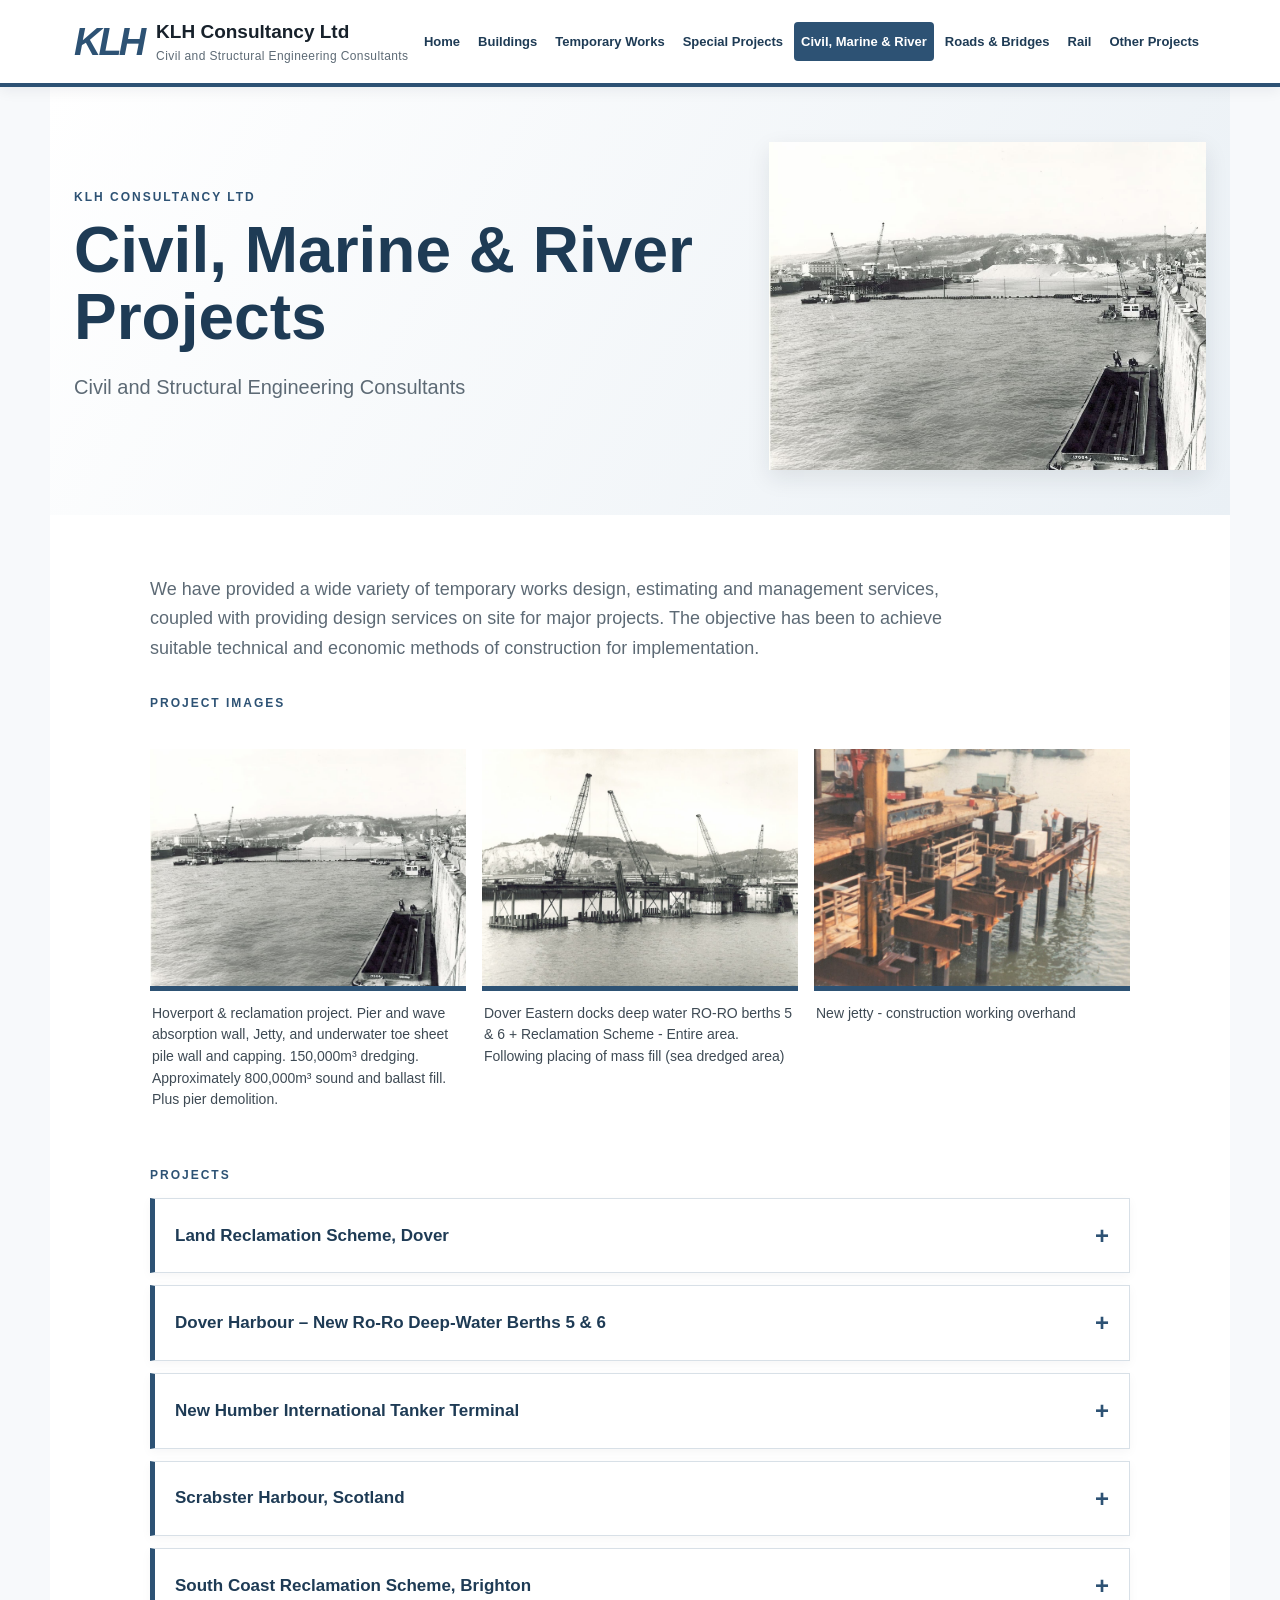
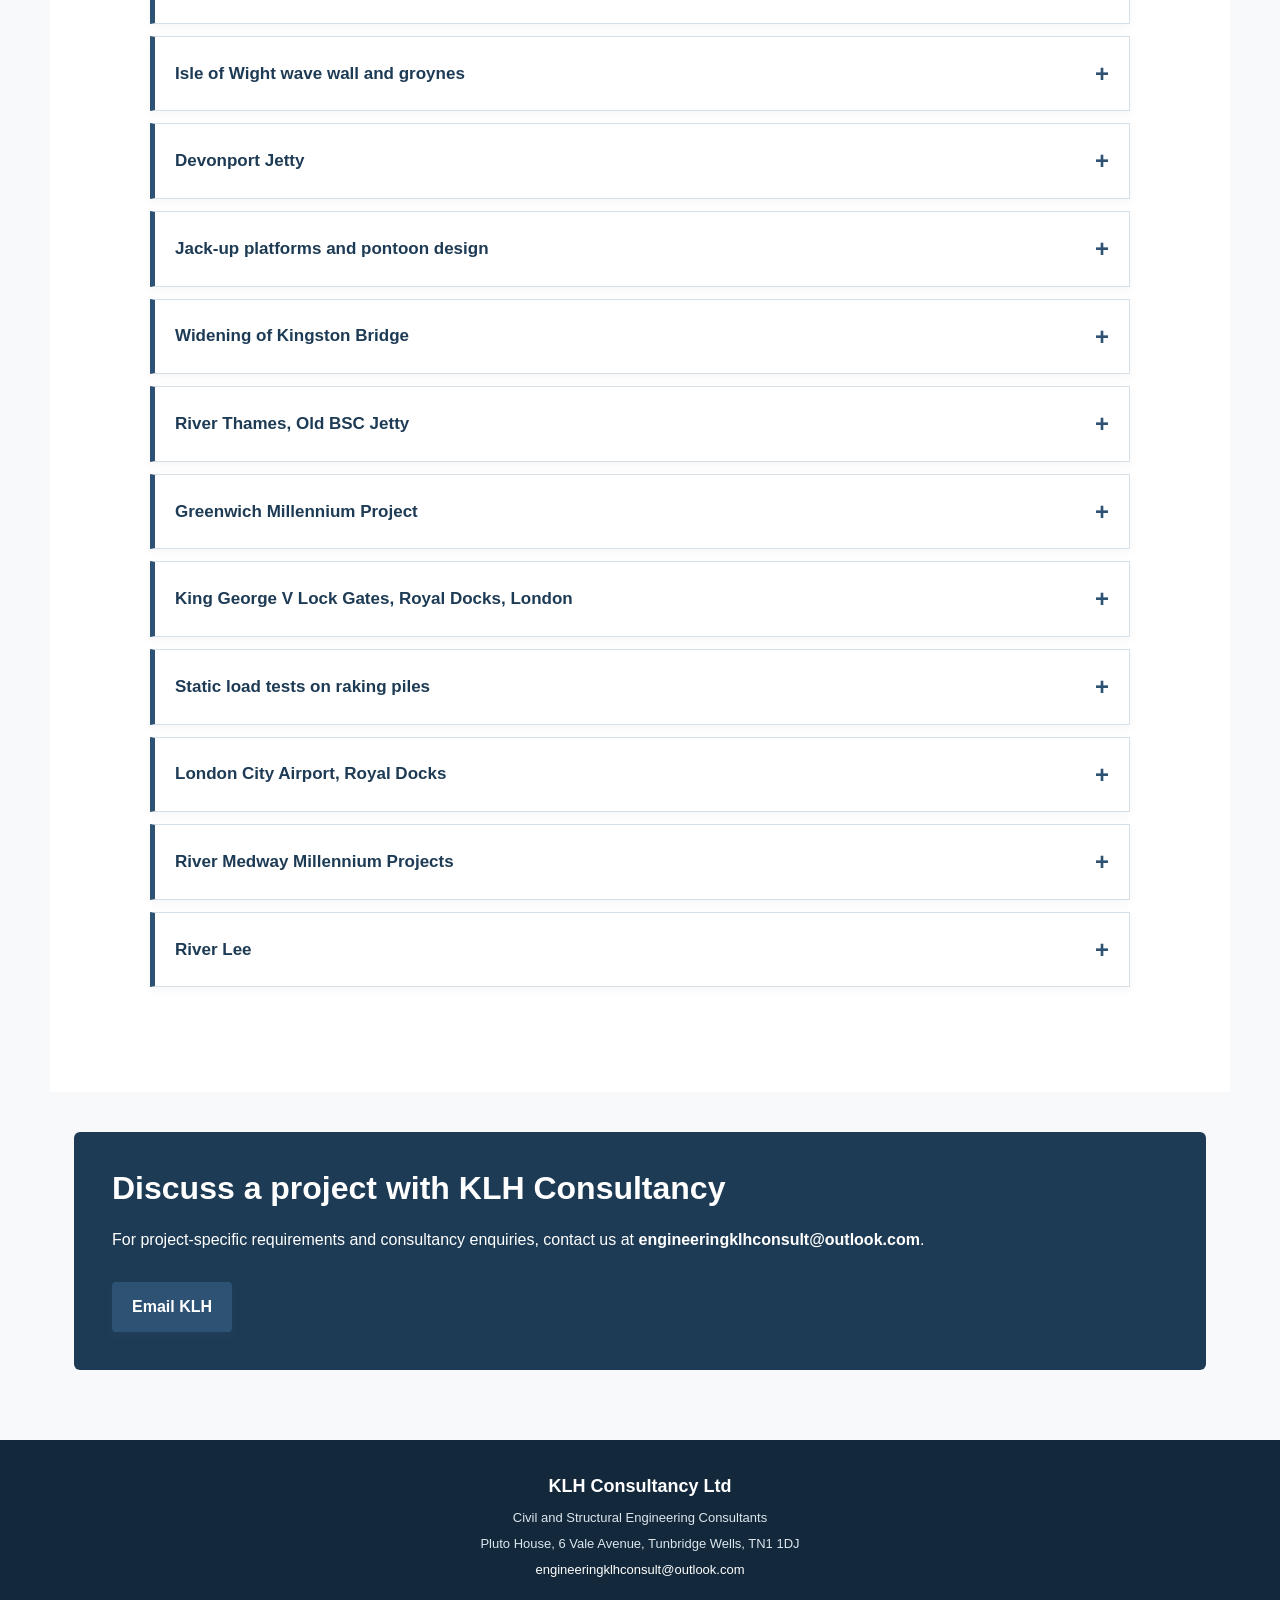
==== marine-river.html @ f56e82e3 "Add files via upload" ====
<!doctype html><html lang="en"><head><meta charset="utf-8"><meta name="viewport" content="width=device-width,initial-scale=1"><title>Civil, Marine &amp; River Projects | KLH Consultancy</title><meta name="description" content="KLH Consultancy Ltd – civil and structural engineering consultants."><link rel="stylesheet" href="style.css"></head><body><header><div class="header-inner"><a class="brand" href="index.html"><div class="klh">KLH</div><div><strong>KLH Consultancy Ltd</strong><span>Civil and Structural Engineering Consultants</span></div></a><button class="menu" type="button" aria-label="Menu" onclick="document.body.classList.toggle('nav-open')">☰</button><nav><a href="index.html">Home</a><a href="buildings.html">Buildings</a><a href="temporary-works.html">Temporary Works</a><a href="special-projects.html">Special Projects</a><a class="active" href="marine-river.html">Civil, Marine &amp; River</a><a href="roads-bridges.html">Roads &amp; Bridges</a><a href="rail.html">Rail</a><a href="other-projects.html">Other Projects</a></nav></div></header><main><section class="page-hero"><div><p class="eyebrow">KLH CONSULTANCY LTD</p><h1>Civil, Marine &amp; River Projects</h1><p class="lead">Civil and Structural Engineering Consultants</p></div><div><button class="zoom hero-shot" type="button" data-full="images/marine-river/marine-river-01.jpg" data-caption="Hoverport &amp; reclamation project. Pier and wave absorption wall, Jetty, and underwater toe sheet pile wall and capping. 150,000m³ dredging. Approximately 800,000m³ sound and ballast fill. Plus pier demolition."><img src="images/marine-river/marine-river-01.jpg" alt="Civil, Marine &amp; River Projects"></button></div></section><div class="content-wrap"><article class="content"><div class="content-intro"><p>We have provided a wide variety of temporary works design, estimating and management services, coupled with providing design services on site for major projects. The objective has been to achieve suitable technical and economic methods of construction for implementation.</p></div><p class="section-label">PROJECT IMAGES</p><div class="gallery" style="--n:3"><figure class="shot"><button class="zoom" type="button" data-full="images/marine-river/marine-river-01.jpg" data-caption="Hoverport &amp; reclamation project. Pier and wave absorption wall, Jetty, and underwater toe sheet pile wall and capping. 150,000m³ dredging. Approximately 800,000m³ sound and ballast fill. Plus pier demolition."><img src="images/marine-river/marine-river-01.jpg" alt="Hoverport &amp; reclamation project. Pier and wave absorption wall, Jetty, and underwater toe " loading="lazy"></button><figcaption>Hoverport &amp; reclamation project. Pier and wave absorption wall, Jetty, and underwater toe sheet pile wall and capping. 150,000m³ dredging. Approximately 800,000m³ sound and ballast fill. Plus pier demolition.</figcaption></figure><figure class="shot"><button class="zoom" type="button" data-full="images/marine-river/marine-river-02.jpg" data-caption="Dover Eastern docks deep water RO-RO berths 5 &amp; 6 + Reclamation Scheme - Entire area. Following placing of mass fill (sea dredged area)"><img src="images/marine-river/marine-river-02.jpg" alt="Dover Eastern docks deep water RO-RO berths 5 &amp; 6 + Reclamation Scheme - Entire area. Foll" loading="lazy"></button><figcaption>Dover Eastern docks deep water RO-RO berths 5 &amp; 6 + Reclamation Scheme - Entire area. Following placing of mass fill (sea dredged area)</figcaption></figure><figure class="shot"><button class="zoom" type="button" data-full="images/marine-river/marine-river-03.jpg" data-caption="New jetty - construction working overhand"><img src="images/marine-river/marine-river-03.jpg" alt="New jetty - construction working overhand" loading="lazy"></button><figcaption>New jetty - construction working overhand</figcaption></figure></div><p class="section-label">PROJECTS</p><div class="accordion"><details><summary>Land Reclamation Scheme, Dover</summary><div class="detail-body"><p>250,000m³ of sea-dredged ballast and 500m of two-walled cofferdam retaining structures. Constructed using overhand working techniques with attendant pontoons and tugs, with 130,000m³ of fill placed into the cofferdams. Temporary works designs and Deputy Project Manager services.</p></div></details><details><summary>Dover Harbour – New Ro-Ro Deep-Water Berths 5 &amp; 6</summary><div class="detail-body"><p>Reclamation fill of approximately 800,000 tonnes, 400m of retaining two-walled sheet-piled cofferdams, five berthing dolphin cells, each containing 2,500m³ of pumped concrete, concrete approach ramps and coastal protection reinforced-concrete units. The majority of the works were constructed using overhand techniques with attendant pontoons, tugs and barges. We acted as a resident consultant on site for design and checking duties, together with providing advice on contractual matters.</p></div></details><details><summary>New Humber International Tanker Terminal</summary><div class="detail-body"><p>Compiling JV tender.</p></div></details><details><summary>Scrabster Harbour, Scotland</summary><div class="detail-body"><p>Jetty calculations and drawings to substantiate a contractual claim.</p></div></details><details><summary>South Coast Reclamation Scheme, Brighton</summary><div class="detail-body"><p>Tender compilation.</p></div></details><details><summary>Isle of Wight wave wall and groynes</summary><div class="detail-body"><p>Project Manager for a reinforced-concrete wave wall with apron and 16 groynes on the Isle of Wight. The toe of the wave-wall apron was redesigned by us using sheet piles, saving operational cost and time.</p></div></details><details><summary>Devonport Jetty</summary><div class="detail-body"><p>Full temporary works design to work off permanent piles using overhand construction techniques, with a 45-tonne crawler crane and 5-tonne piling hammer. Cast-in-situ jetty deck using jacked rolling soffit formwork.</p></div></details><details><summary>Jack-up platforms and pontoon design</summary><div class="detail-body"><p>Stability checks.</p></div></details><details><summary>Widening of Kingston Bridge</summary><div class="detail-body"><p>Extension of both abutments and all intermediate piers over the River Thames at Kingston; Category 3 checks on cofferdams.</p></div></details><details><summary>River Thames, Old BSC Jetty</summary><div class="detail-body"><p>Survey for demolition and method provided for the contractor.</p></div></details><details><summary>Greenwich Millennium Project</summary><div class="detail-body"><p>Tender and temporary works for the south-west outfall cofferdam in the Thames.</p></div></details><details><summary>King George V Lock Gates, Royal Docks, London</summary><div class="detail-body"><p>Checks on pile-driving leaders.</p></div></details><details><summary>Static load tests on raking piles</summary><div class="detail-body"><p>Designed arrangement for static load tests of 5,000 kN on 1-in-3 raking piles, 900mm diameter, some in tension.</p></div></details><details><summary>London City Airport, Royal Docks</summary><div class="detail-body"><p>Proposals to extend runways.</p></div></details><details><summary>River Medway Millennium Projects</summary><div class="detail-body"><p>Bank stabilisation designs comprising king piles with anchor blocks and ties, boarded between. Piled platform in the Medway for Maidstone rowing club.</p></div></details><details><summary>River Lee</summary><div class="detail-body"><p>David Stoker flood gates. Temporary flood-gate design and cofferdams.</p></div></details></div></article></div><section class="cta"><h2>Discuss a project with KLH Consultancy</h2><p>For project-specific requirements and consultancy enquiries, contact us at <strong>engineeringklhconsult@outlook.com</strong>.</p><a class="button" href="mailto:engineeringklhconsult@outlook.com">Email KLH</a></section></main><footer><strong>KLH Consultancy Ltd</strong><p>Civil and Structural Engineering Consultants</p><p>Pluto House, 6 Vale Avenue, Tunbridge Wells, TN1 1DJ</p><p class="footer-email"><a href="mailto:engineeringklhconsult@outlook.com">engineeringklhconsult@outlook.com</a></p></footer><script src="script.js"></script></body></html>
---- style.css ----
:root{--blue:#2D5274;--blue-dark:#1e3b55;--blue-light:#eaf0f5;--ink:#17212b;--muted:#5d6a75;--line:#d8e0e7;--white:#fff;--bg:#f7f9fb}
*{box-sizing:border-box}html{scroll-behavior:smooth}body{margin:0;font-family:Arial,Helvetica,sans-serif;color:var(--ink);background:var(--bg);line-height:1.65}a{color:inherit;text-decoration:none}header{position:sticky;top:0;z-index:20;background:var(--white);border-bottom:4px solid var(--blue);box-shadow:0 3px 14px #17212b12}.header-inner{max-width:1180px;margin:auto;display:flex;align-items:center;justify-content:space-between;padding:16px 24px}.brand{display:flex;align-items:center;gap:13px}.klh{font-size:38px;font-weight:800;font-style:italic;letter-spacing:-3px;color:var(--blue);line-height:1}.brand strong{display:block;font-size:19px}.brand span{display:block;color:var(--muted);font-size:12px;letter-spacing:.4px}.menu{display:none;border:0;background:var(--blue);color:white;border-radius:4px;padding:8px 12px;font-size:20px}nav{display:flex;gap:4px;flex-wrap:wrap;justify-content:flex-end}nav a{padding:9px 10px;font-size:13px;font-weight:700;color:var(--blue-dark);border-radius:4px}nav a:hover,nav a.active{background:var(--blue);color:white}main{max-width:1180px;margin:auto}.hero,.page-hero{display:grid;grid-template-columns:1.2fr .8fr;gap:40px;align-items:center;padding:70px 24px 55px;background:linear-gradient(120deg,var(--white),var(--blue-light))}.hero{max-width:none;margin:0 calc((1180px - 100vw)/2);padding-left:max(24px,calc((100vw - 1132px)/2));padding-right:max(24px,calc((100vw - 1132px)/2))}.eyebrow{color:var(--blue);font-size:12px;font-weight:800;letter-spacing:2px;margin:0 0 9px}.hero h1,.page-hero h1{font-size:clamp(38px,5vw,64px);line-height:1.05;margin:0 0 15px;color:var(--blue-dark)}h2{font-size:32px;line-height:1.15;color:var(--blue-dark);margin:0 0 20px}h3{color:var(--blue-dark)}.lead{font-size:20px;color:var(--muted)}.hero-copy p{max-width:720px}.button{display:inline-block;background:var(--blue);color:#fff;padding:12px 20px;border-radius:4px;font-weight:700;margin-top:12px;box-shadow:0 4px 10px #2d527433}.button:hover{background:var(--blue-dark)}.placeholder{min-height:210px;border:2px dashed #91a7ba;background:linear-gradient(135deg,#dfe7ee,#f8fafc);display:flex;align-items:center;justify-content:center;flex-direction:column;color:var(--blue);text-align:center;position:relative;overflow:hidden}.placeholder:before{content:'PHOTO';position:absolute;font-size:78px;font-weight:900;color:#2d527410;transform:rotate(-15deg)}.placeholder span,.placeholder small{position:relative;z-index:1}.placeholder span{font-weight:800;letter-spacing:1px}.placeholder small{margin-top:4px;color:var(--muted)}.placeholder.tall{min-height:360px}.intro,.section,.other,.content-wrap{padding:60px 24px}.intro{background:#fff;border-left:7px solid var(--blue);margin-top:28px}.intro p{max-width:1000px}.section{padding-top:45px}.service-grid{display:grid;grid-template-columns:repeat(3,1fr);gap:22px}.service-card{background:white;border:1px solid var(--line);box-shadow:0 8px 22px #17212b0b;transition:.2s;overflow:hidden}.service-card:hover{transform:translateY(-4px);box-shadow:0 12px 28px #17212b18}.service-card .placeholder{min-height:180px;border:0;border-bottom:5px solid var(--blue)}.service-card h3,.service-card .read{display:block;padding:0 20px}.service-card h3{margin:18px 0 4px;font-size:21px}.read{padding-bottom:20px;color:var(--blue);font-weight:800;font-size:13px}.other{background:var(--blue);color:white;margin:20px calc((1180px - 100vw)/2) 0;padding-left:max(24px,calc((100vw - 1132px)/2));padding-right:max(24px,calc((100vw - 1132px)/2))}.other h2,.other .eyebrow{color:white}.other ul{columns:2;padding-left:20px}.cta{margin:40px 24px 70px;padding:38px;background:var(--blue-dark);color:white;border-radius:6px}.cta h2{color:white}.page-hero{margin:0;padding-top:55px;padding-bottom:45px}.content-wrap{background:#fff}.content{max-width:980px;margin:auto}.content-intro{font-size:18px;color:var(--muted);max-width:850px}.gallery{display:grid;grid-template-columns:repeat(3,1fr);gap:16px;margin:35px 0 55px}.gallery .placeholder{min-height:210px;border:0;border-bottom:5px solid var(--blue)}.section-label{font-size:12px;font-weight:800;letter-spacing:2px;color:var(--blue);margin:0 0 10px}.accordion{display:grid;gap:12px;margin:20px 0 45px}.accordion details{background:white;border:1px solid var(--line);border-left:5px solid var(--blue);box-shadow:0 3px 10px #17212b0a}.accordion summary{cursor:pointer;list-style:none;padding:17px 20px;font-weight:800;color:var(--blue-dark);font-size:17px;display:flex;justify-content:space-between;align-items:center}.accordion summary::-webkit-details-marker{display:none}.accordion summary:after{content:'+';font-size:24px;color:var(--blue)}.accordion details[open] summary{background:var(--blue-light)}.accordion details[open] summary:after{content:'−'}.accordion .detail-body{padding:0 20px 20px;color:#3e4a54}.project-note{margin-top:8px;color:var(--muted);font-style:italic}.subservice{background:white;border:1px solid var(--line);border-left:5px solid var(--blue);padding:28px;margin-bottom:18px;box-shadow:0 4px 14px #17212b0a}.subservice h2{font-size:25px;margin-bottom:12px}.subservice ul{margin-bottom:0}.contact-card{background:white;border:1px solid var(--line);border-top:7px solid var(--blue);padding:35px;max-width:720px;box-shadow:0 8px 25px #17212b0d}.contact-item{padding:15px 0;border-bottom:1px solid var(--line)}.contact-item:last-child{border:0}.contact-item strong{display:block;color:var(--blue);font-size:12px;text-transform:uppercase;letter-spacing:1.5px}.contact-item a{color:var(--blue);font-weight:700}footer{background:#13283a;color:#dce6ed;text-align:center;padding:32px 24px}footer strong{font-size:18px;color:#fff}footer p{margin:5px 0;font-size:13px}.footer-email{color:#fff}.note{padding:14px 18px;background:var(--blue-light);border-left:4px solid var(--blue);margin:25px 0}.mobile-spacer{display:none}

/* ---- additions: photo gallery, lightbox, tile images ---- */
.gallery{grid-template-columns:repeat(var(--n,3),1fr);align-items:start}
.shot{margin:0}
.zoom{display:block;width:100%;padding:0;border:0;border-bottom:5px solid var(--blue);background:var(--blue-light);cursor:zoom-in;overflow:hidden}
.zoom img{display:block;width:100%;aspect-ratio:4/3;object-fit:cover;transition:transform .25s}
.zoom:hover img,.zoom:focus-visible img{transform:scale(1.04)}
.zoom:focus-visible{outline:3px solid var(--blue);outline-offset:2px}
.shot figcaption{margin:12px 2px 0;font-size:14px;line-height:1.55;color:#3e4a54}
.hero-shot{border:0;box-shadow:0 8px 22px #17212b18}
.hero-shot img{aspect-ratio:4/3}
.tile-img{display:block;width:100%;aspect-ratio:4/3;object-fit:cover;border-bottom:5px solid var(--blue)}
.content-intro{font-size:18px;color:var(--muted);max-width:850px;margin-bottom:30px}
.content-intro p{margin:0 0 12px}
.accordion ul{margin:0;padding-left:22px}.accordion li{margin-bottom:8px}
.accordion .detail-body p{margin:0 0 12px}
.section-label+.accordion{margin-top:12px}
.footer-email a{color:#fff}
.page-hero.centered{grid-template-columns:1fr;text-align:center}
@media(min-width:901px){nav{flex-wrap:nowrap}nav a{padding:9px 7px;white-space:nowrap}}
.lightbox{position:fixed;inset:0;z-index:100;display:none;align-items:center;justify-content:center;flex-direction:column;background:#0b1620ee;padding:24px}
.lightbox.open{display:flex}
.lightbox img{max-width:92vw;max-height:78vh;object-fit:contain;box-shadow:0 10px 40px #000a;background:#fff}
.lightbox p{color:#e8eef3;max-width:900px;text-align:center;margin:16px 0 0;font-size:15px;line-height:1.5}
.lightbox button{position:absolute;border:0;background:#ffffff22;color:#fff;font-size:28px;line-height:1;width:48px;height:48px;border-radius:50%;cursor:pointer}
.lightbox button:hover,.lightbox button:focus-visible{background:#ffffff55}
.lb-close{top:18px;right:18px}.lb-prev{left:18px;top:50%;margin-top:-24px}.lb-next{right:18px;top:50%;margin-top:-24px}
@media(max-width:600px){.lb-prev,.lb-next{top:auto;bottom:18px;margin:0}.lb-prev{left:30%}.lb-next{right:30%}}

@media(max-width:900px){header{position:relative}.header-inner{align-items:flex-start}.menu{display:block}nav{display:none;position:absolute;left:0;right:0;top:100%;background:#fff;padding:12px 20px;border-bottom:3px solid var(--blue);box-shadow:0 8px 18px #17212b18}body.nav-open nav{display:flex;flex-direction:column}nav a{width:100%}.hero,.page-hero{grid-template-columns:1fr}.hero{margin:0}.service-grid{grid-template-columns:repeat(2,1fr)}.gallery{grid-template-columns:1fr 1fr}.other{margin-left:0;margin-right:0}}
@media(max-width:600px){.brand span{display:none}.brand strong{font-size:16px}.klh{font-size:32px}.service-grid,.gallery{grid-template-columns:1fr}.hero,.page-hero{padding-top:42px}.other ul{columns:1}.intro,.section,.other,.content-wrap{padding-left:18px;padding-right:18px}.cta{margin-left:18px;margin-right:18px}}
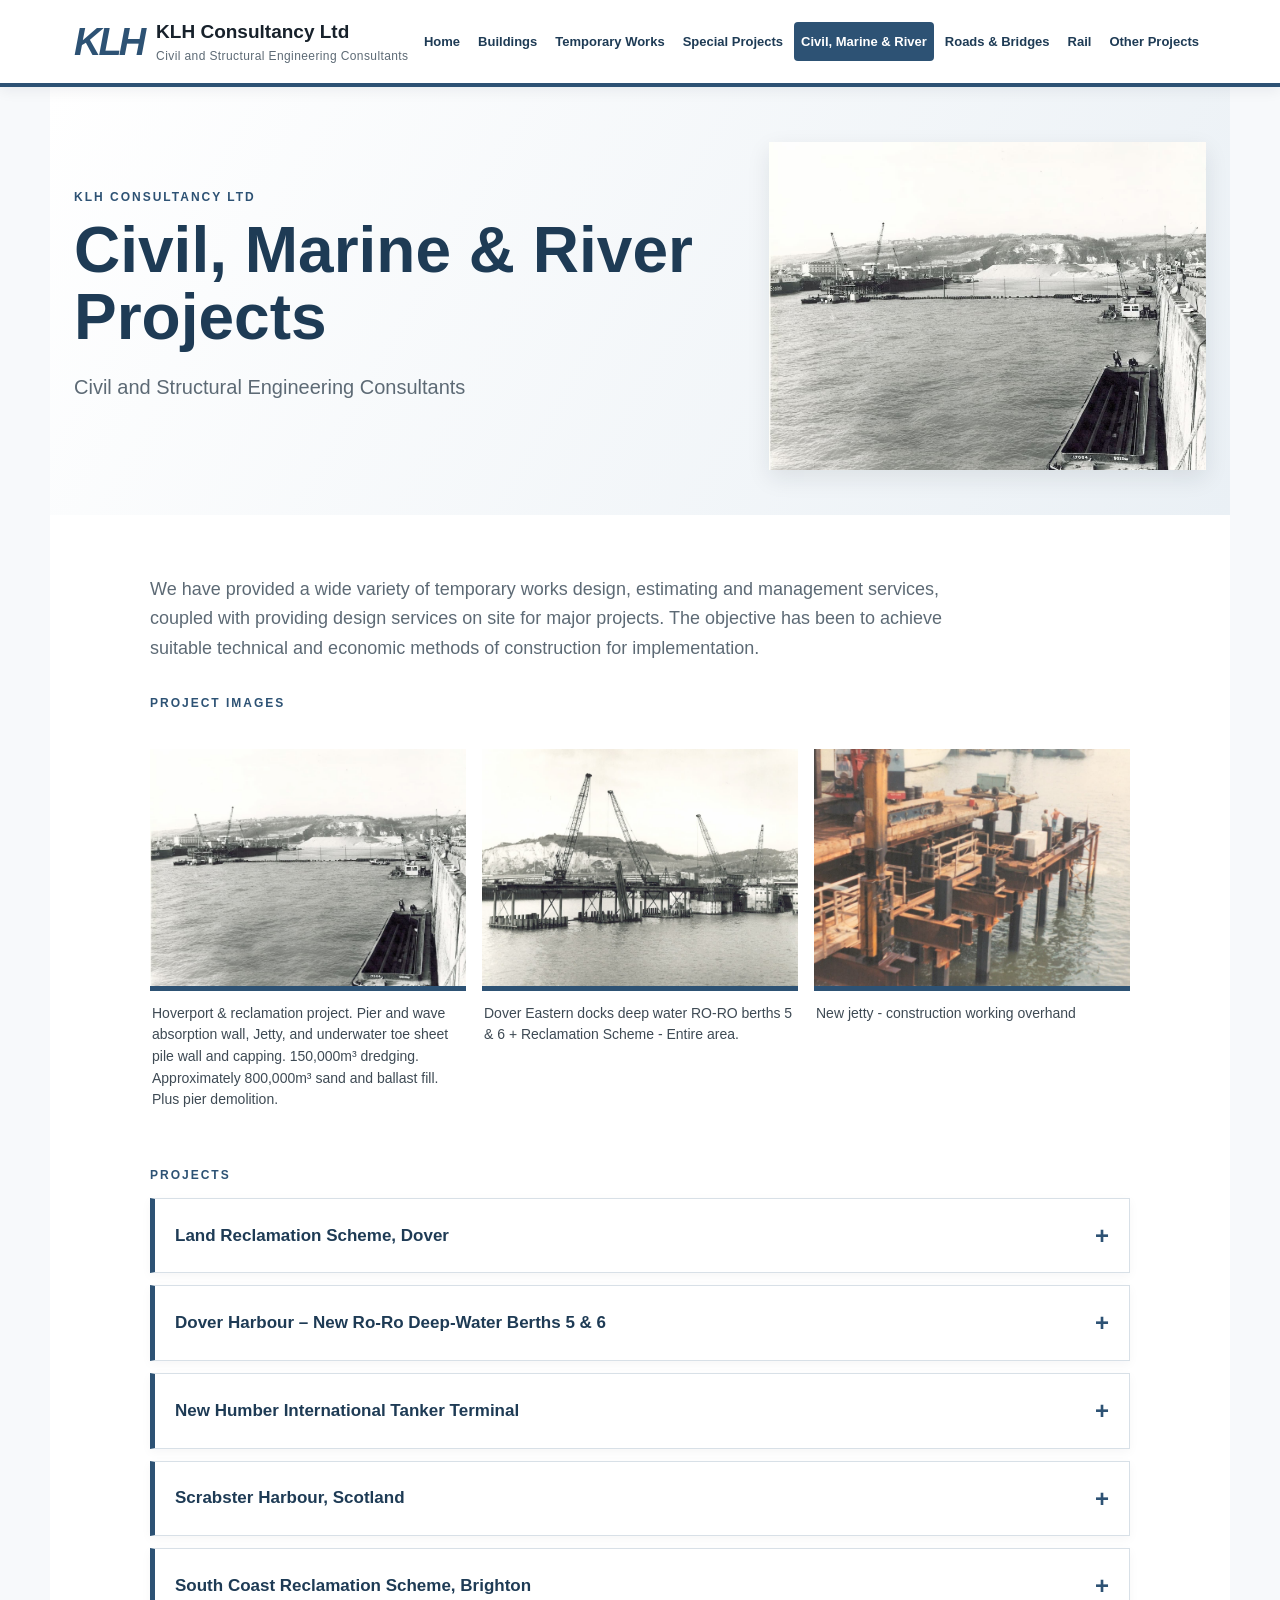
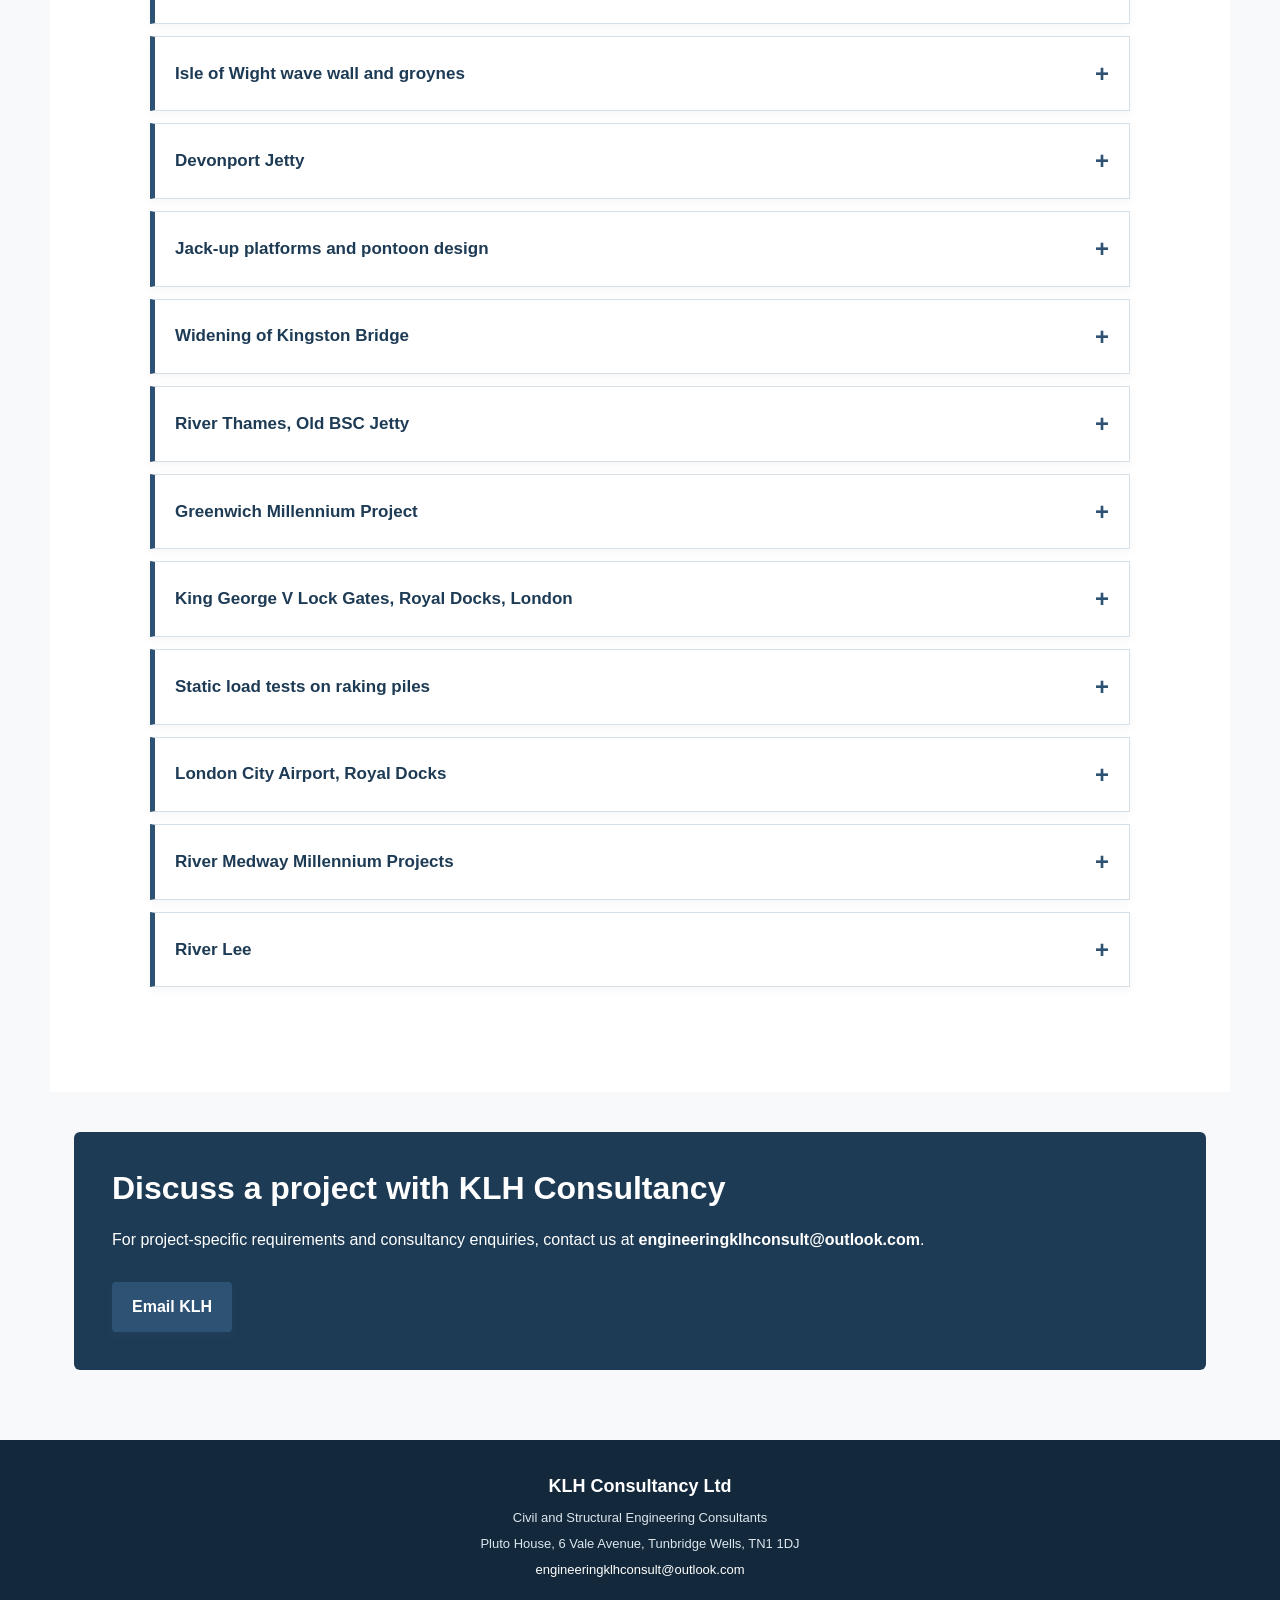
==== commit e73e262b: "Add files via upload" ====
--- a/marine-river.html
+++ b/marine-river.html
@@ -1 +1 @@
-<!doctype html><html lang="en"><head><meta charset="utf-8"><meta name="viewport" content="width=device-width,initial-scale=1"><title>Civil, Marine &amp; River Projects | KLH Consultancy</title><meta name="description" content="KLH Consultancy Ltd – civil and structural engineering consultants."><link rel="stylesheet" href="style.css"></head><body><header><div class="header-inner"><a class="brand" href="index.html"><div class="klh">KLH</div><div><strong>KLH Consultancy Ltd</strong><span>Civil and Structural Engineering Consultants</span></div></a><button class="menu" type="button" aria-label="Menu" onclick="document.body.classList.toggle('nav-open')">☰</button><nav><a href="index.html">Home</a><a href="buildings.html">Buildings</a><a href="temporary-works.html">Temporary Works</a><a href="special-projects.html">Special Projects</a><a class="active" href="marine-river.html">Civil, Marine &amp; River</a><a href="roads-bridges.html">Roads &amp; Bridges</a><a href="rail.html">Rail</a><a href="other-projects.html">Other Projects</a></nav></div></header><main><section class="page-hero"><div><p class="eyebrow">KLH CONSULTANCY LTD</p><h1>Civil, Marine &amp; River Projects</h1><p class="lead">Civil and Structural Engineering Consultants</p></div><div><button class="zoom hero-shot" type="button" data-full="images/marine-river/marine-river-01.jpg" data-caption="Hoverport &amp; reclamation project. Pier and wave absorption wall, Jetty, and underwater toe sheet pile wall and capping. 150,000m³ dredging. Approximately 800,000m³ sound and ballast fill. Plus pier demolition."><img src="images/marine-river/marine-river-01.jpg" alt="Civil, Marine &amp; River Projects"></button></div></section><div class="content-wrap"><article class="content"><div class="content-intro"><p>We have provided a wide variety of temporary works design, estimating and management services, coupled with providing design services on site for major projects. The objective has been to achieve suitable technical and economic methods of construction for implementation.</p></div><p class="section-label">PROJECT IMAGES</p><div class="gallery" style="--n:3"><figure class="shot"><button class="zoom" type="button" data-full="images/marine-river/marine-river-01.jpg" data-caption="Hoverport &amp; reclamation project. Pier and wave absorption wall, Jetty, and underwater toe sheet pile wall and capping. 150,000m³ dredging. Approximately 800,000m³ sound and ballast fill. Plus pier demolition."><img src="images/marine-river/marine-river-01.jpg" alt="Hoverport &amp; reclamation project. Pier and wave absorption wall, Jetty, and underwater toe " loading="lazy"></button><figcaption>Hoverport &amp; reclamation project. Pier and wave absorption wall, Jetty, and underwater toe sheet pile wall and capping. 150,000m³ dredging. Approximately 800,000m³ sound and ballast fill. Plus pier demolition.</figcaption></figure><figure class="shot"><button class="zoom" type="button" data-full="images/marine-river/marine-river-02.jpg" data-caption="Dover Eastern docks deep water RO-RO berths 5 &amp; 6 + Reclamation Scheme - Entire area. Following placing of mass fill (sea dredged area)"><img src="images/marine-river/marine-river-02.jpg" alt="Dover Eastern docks deep water RO-RO berths 5 &amp; 6 + Reclamation Scheme - Entire area. Foll" loading="lazy"></button><figcaption>Dover Eastern docks deep water RO-RO berths 5 &amp; 6 + Reclamation Scheme - Entire area. Following placing of mass fill (sea dredged area)</figcaption></figure><figure class="shot"><button class="zoom" type="button" data-full="images/marine-river/marine-river-03.jpg" data-caption="New jetty - construction working overhand"><img src="images/marine-river/marine-river-03.jpg" alt="New jetty - construction working overhand" loading="lazy"></button><figcaption>New jetty - construction working overhand</figcaption></figure></div><p class="section-label">PROJECTS</p><div class="accordion"><details><summary>Land Reclamation Scheme, Dover</summary><div class="detail-body"><p>250,000m³ of sea-dredged ballast and 500m of two-walled cofferdam retaining structures. Constructed using overhand working techniques with attendant pontoons and tugs, with 130,000m³ of fill placed into the cofferdams. Temporary works designs and Deputy Project Manager services.</p></div></details><details><summary>Dover Harbour – New Ro-Ro Deep-Water Berths 5 &amp; 6</summary><div class="detail-body"><p>Reclamation fill of approximately 800,000 tonnes, 400m of retaining two-walled sheet-piled cofferdams, five berthing dolphin cells, each containing 2,500m³ of pumped concrete, concrete approach ramps and coastal protection reinforced-concrete units. The majority of the works were constructed using overhand techniques with attendant pontoons, tugs and barges. We acted as a resident consultant on site for design and checking duties, together with providing advice on contractual matters.</p></div></details><details><summary>New Humber International Tanker Terminal</summary><div class="detail-body"><p>Compiling JV tender.</p></div></details><details><summary>Scrabster Harbour, Scotland</summary><div class="detail-body"><p>Jetty calculations and drawings to substantiate a contractual claim.</p></div></details><details><summary>South Coast Reclamation Scheme, Brighton</summary><div class="detail-body"><p>Tender compilation.</p></div></details><details><summary>Isle of Wight wave wall and groynes</summary><div class="detail-body"><p>Project Manager for a reinforced-concrete wave wall with apron and 16 groynes on the Isle of Wight. The toe of the wave-wall apron was redesigned by us using sheet piles, saving operational cost and time.</p></div></details><details><summary>Devonport Jetty</summary><div class="detail-body"><p>Full temporary works design to work off permanent piles using overhand construction techniques, with a 45-tonne crawler crane and 5-tonne piling hammer. Cast-in-situ jetty deck using jacked rolling soffit formwork.</p></div></details><details><summary>Jack-up platforms and pontoon design</summary><div class="detail-body"><p>Stability checks.</p></div></details><details><summary>Widening of Kingston Bridge</summary><div class="detail-body"><p>Extension of both abutments and all intermediate piers over the River Thames at Kingston; Category 3 checks on cofferdams.</p></div></details><details><summary>River Thames, Old BSC Jetty</summary><div class="detail-body"><p>Survey for demolition and method provided for the contractor.</p></div></details><details><summary>Greenwich Millennium Project</summary><div class="detail-body"><p>Tender and temporary works for the south-west outfall cofferdam in the Thames.</p></div></details><details><summary>King George V Lock Gates, Royal Docks, London</summary><div class="detail-body"><p>Checks on pile-driving leaders.</p></div></details><details><summary>Static load tests on raking piles</summary><div class="detail-body"><p>Designed arrangement for static load tests of 5,000 kN on 1-in-3 raking piles, 900mm diameter, some in tension.</p></div></details><details><summary>London City Airport, Royal Docks</summary><div class="detail-body"><p>Proposals to extend runways.</p></div></details><details><summary>River Medway Millennium Projects</summary><div class="detail-body"><p>Bank stabilisation designs comprising king piles with anchor blocks and ties, boarded between. Piled platform in the Medway for Maidstone rowing club.</p></div></details><details><summary>River Lee</summary><div class="detail-body"><p>David Stoker flood gates. Temporary flood-gate design and cofferdams.</p></div></details></div></article></div><section class="cta"><h2>Discuss a project with KLH Consultancy</h2><p>For project-specific requirements and consultancy enquiries, contact us at <strong>engineeringklhconsult@outlook.com</strong>.</p><a class="button" href="mailto:engineeringklhconsult@outlook.com">Email KLH</a></section></main><footer><strong>KLH Consultancy Ltd</strong><p>Civil and Structural Engineering Consultants</p><p>Pluto House, 6 Vale Avenue, Tunbridge Wells, TN1 1DJ</p><p class="footer-email"><a href="mailto:engineeringklhconsult@outlook.com">engineeringklhconsult@outlook.com</a></p></footer><script src="script.js"></script></body></html>+<!doctype html><html lang="en"><head><meta charset="utf-8"><meta name="viewport" content="width=device-width,initial-scale=1"><title>Civil, Marine &amp; River Projects | KLH Consultancy</title><meta name="description" content="KLH Consultancy Ltd – civil and structural engineering consultants."><link rel="stylesheet" href="style.css"></head><body><header><div class="header-inner"><a class="brand" href="index.html"><div class="klh">KLH</div><div><strong>KLH Consultancy Ltd</strong><span>Civil and Structural Engineering Consultants</span></div></a><button class="menu" type="button" aria-label="Menu" onclick="document.body.classList.toggle('nav-open')">☰</button><nav><a href="index.html">Home</a><a href="buildings.html">Buildings</a><a href="temporary-works.html">Temporary Works</a><a href="special-projects.html">Special Projects</a><a class="active" href="marine-river.html">Civil, Marine &amp; River</a><a href="roads-bridges.html">Roads &amp; Bridges</a><a href="rail.html">Rail</a><a href="other-projects.html">Other Projects</a></nav></div></header><main><section class="page-hero"><div><p class="eyebrow">KLH CONSULTANCY LTD</p><h1>Civil, Marine &amp; River Projects</h1><p class="lead">Civil and Structural Engineering Consultants</p></div><div><button class="zoom hero-shot" type="button" data-full="images/marine-river/marine-river-01.jpg" data-caption="Hoverport &amp; reclamation project. Pier and wave absorption wall, Jetty, and underwater toe sheet pile wall and capping. 150,000m³ dredging. Approximately 800,000m³ sand and ballast fill. Plus pier demolition."><img src="images/marine-river/marine-river-01.jpg" alt="Civil, Marine &amp; River Projects"></button></div></section><div class="content-wrap"><article class="content"><div class="content-intro"><p>We have provided a wide variety of temporary works design, estimating and management services, coupled with providing design services on site for major projects. The objective has been to achieve suitable technical and economic methods of construction for implementation.</p></div><p class="section-label">PROJECT IMAGES</p><div class="gallery" style="--n:3"><figure class="shot"><button class="zoom" type="button" data-full="images/marine-river/marine-river-01.jpg" data-caption="Hoverport &amp; reclamation project. Pier and wave absorption wall, Jetty, and underwater toe sheet pile wall and capping. 150,000m³ dredging. Approximately 800,000m³ sand and ballast fill. Plus pier demolition."><img src="images/marine-river/marine-river-01.jpg" alt="Hoverport &amp; reclamation project. Pier and wave absorption wall, Jetty, and underwater toe " loading="lazy"></button><figcaption>Hoverport &amp; reclamation project. Pier and wave absorption wall, Jetty, and underwater toe sheet pile wall and capping. 150,000m³ dredging. Approximately 800,000m³ sand and ballast fill. Plus pier demolition.</figcaption></figure><figure class="shot"><button class="zoom" type="button" data-full="images/marine-river/marine-river-02.jpg" data-caption="Dover Eastern docks deep water RO-RO berths 5 &amp; 6 + Reclamation Scheme - Entire area."><img src="images/marine-river/marine-river-02.jpg" alt="Dover Eastern docks deep water RO-RO berths 5 &amp; 6 + Reclamation Scheme - Entire area." loading="lazy"></button><figcaption>Dover Eastern docks deep water RO-RO berths 5 &amp; 6 + Reclamation Scheme - Entire area.</figcaption></figure><figure class="shot"><button class="zoom" type="button" data-full="images/marine-river/marine-river-03.jpg" data-caption="New jetty - construction working overhand"><img src="images/marine-river/marine-river-03.jpg" alt="New jetty - construction working overhand" loading="lazy"></button><figcaption>New jetty - construction working overhand</figcaption></figure></div><p class="section-label">PROJECTS</p><div class="accordion"><details><summary>Land Reclamation Scheme, Dover</summary><div class="detail-body"><p>250,000m³ of sea-dredged ballast and 500m of two-walled cofferdam retaining structures. Constructed using overhand working techniques with attendant pontoons and tugs, with 130,000m³ of fill placed into the cofferdams. Temporary works designs and Deputy Project Manager services.</p></div></details><details><summary>Dover Harbour – New Ro-Ro Deep-Water Berths 5 &amp; 6</summary><div class="detail-body"><p>Reclamation fill of approximately 800,000 tonnes, 400m of retaining two-walled sheet-piled cofferdams, five berthing dolphin cells, each containing 2,500m³ of pumped concrete, concrete approach ramps and coastal protection reinforced-concrete units. The majority of the works were constructed using overhand techniques with attendant pontoons, tugs and barges. We acted as a resident consultant on site for design and checking duties, together with providing advice on contractual matters.</p></div></details><details><summary>New Humber International Tanker Terminal</summary><div class="detail-body"><p>Compiling JV tender.</p></div></details><details><summary>Scrabster Harbour, Scotland</summary><div class="detail-body"><p>Jetty calculations and drawings to substantiate a contractual claim.</p></div></details><details><summary>South Coast Reclamation Scheme, Brighton</summary><div class="detail-body"><p>Tender compilation.</p></div></details><details><summary>Isle of Wight wave wall and groynes</summary><div class="detail-body"><p>Project Manager for a reinforced-concrete wave wall with apron and 16 groynes on the Isle of Wight. The toe of the wave-wall apron was redesigned by us using sheet piles, saving operational cost and time.</p></div></details><details><summary>Devonport Jetty</summary><div class="detail-body"><p>Full temporary works design to work off permanent piles using overhand construction techniques, with a 45-tonne crawler crane and 5-tonne piling hammer. Cast-in-situ jetty deck using jacked rolling soffit formwork.</p></div></details><details><summary>Jack-up platforms and pontoon design</summary><div class="detail-body"><p>Stability checks.</p></div></details><details><summary>Widening of Kingston Bridge</summary><div class="detail-body"><p>Extension of both abutments and all intermediate piers over the River Thames at Kingston; Category 3 checks on cofferdams.</p></div></details><details><summary>River Thames, Old BSC Jetty</summary><div class="detail-body"><p>Survey for demolition and method provided for the contractor.</p></div></details><details><summary>Greenwich Millennium Project</summary><div class="detail-body"><p>Tender and temporary works for the south-west outfall cofferdam in the Thames.</p></div></details><details><summary>King George V Lock Gates, Royal Docks, London</summary><div class="detail-body"><p>Checks on pile-driving leaders.</p></div></details><details><summary>Static load tests on raking piles</summary><div class="detail-body"><p>Designed arrangement for static load tests of 5,000 kN on 1-in-3 raking piles, 900mm diameter, some in tension.</p></div></details><details><summary>London City Airport, Royal Docks</summary><div class="detail-body"><p>Proposals to extend runways.</p></div></details><details><summary>River Medway Millennium Projects</summary><div class="detail-body"><p>Bank stabilisation designs comprising king piles with anchor blocks and ties, boarded between. Piled platform in the Medway for Maidstone rowing club.</p></div></details><details><summary>River Lee</summary><div class="detail-body"><p>David Stoker flood gates. Temporary flood-gate design and cofferdams.</p></div></details></div></article></div><section class="cta"><h2>Discuss a project with KLH Consultancy</h2><p>For project-specific requirements and consultancy enquiries, contact us at <strong>engineeringklhconsult@outlook.com</strong>.</p><a class="button" href="mailto:engineeringklhconsult@outlook.com">Email KLH</a></section></main><footer><strong>KLH Consultancy Ltd</strong><p>Civil and Structural Engineering Consultants</p><p>Pluto House, 6 Vale Avenue, Tunbridge Wells, TN1 1DJ</p><p class="footer-email"><a href="mailto:engineeringklhconsult@outlook.com">engineeringklhconsult@outlook.com</a></p></footer><script src="script.js"></script></body></html>
--- a/style.css
+++ b/style.css
@@ -19,6 +19,8 @@
 .accordion .detail-body p{margin:0 0 12px}
 .section-label+.accordion{margin-top:12px}
 .footer-email a{color:#fff}
+.gallery.has-shared{margin-bottom:14px}
+.gallery-caption{margin:0 0 45px;font-size:14px;line-height:1.55;color:#3e4a54}
 .page-hero.centered{grid-template-columns:1fr;text-align:center}
 @media(min-width:901px){nav{flex-wrap:nowrap}nav a{padding:9px 7px;white-space:nowrap}}
 .lightbox{position:fixed;inset:0;z-index:100;display:none;align-items:center;justify-content:center;flex-direction:column;background:#0b1620ee;padding:24px}
